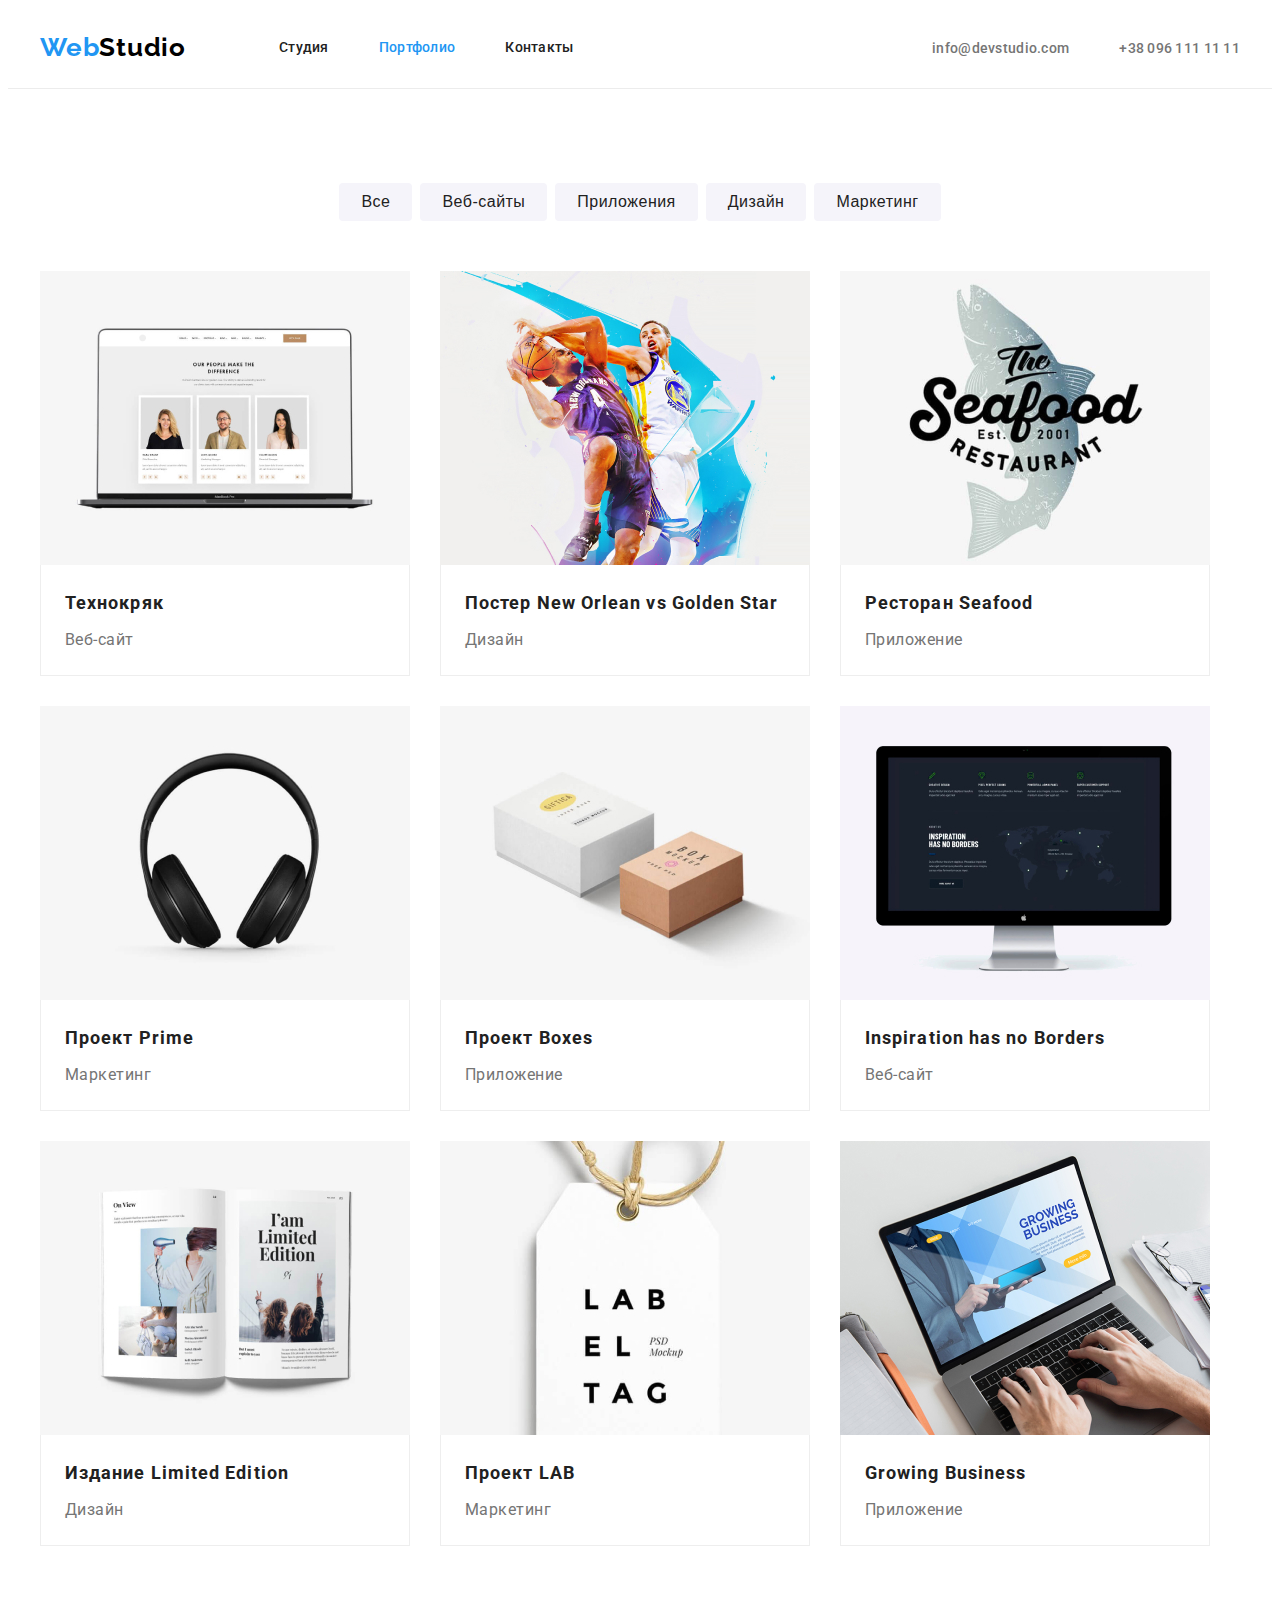
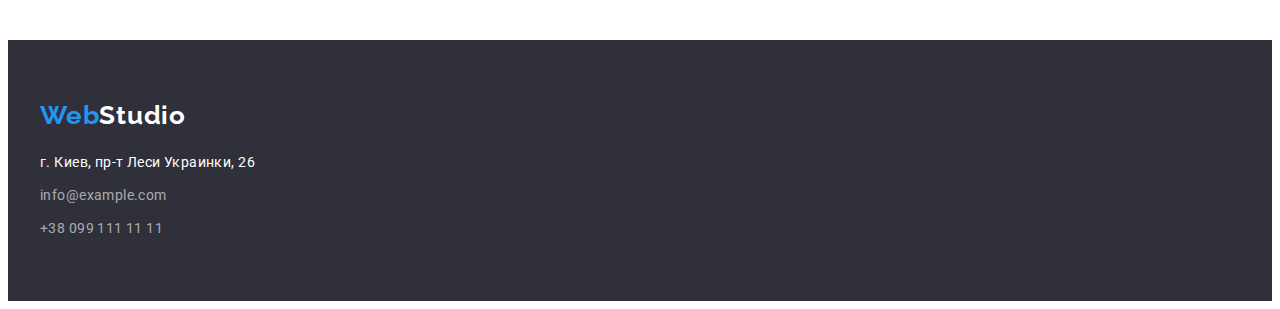
==== portfolio.html @ f35f435f "1" ====
<!DOCTYPE html>
<html lang="ru">
  <head>
    <meta charset="UTF-8" />
    <meta name="viewport" content="width=device-width, initial-scale=1.0"/>
    <title>Портфолио</title>
    <link rel="preconnect" href="https://fonts.gstatic.com"/>
    <link
      href="https://fonts.googleapis.com/css2?family=Raleway:wght@700&family=Roboto:wght@400;500;700;900&display=swap"
      rel="stylesheet"/>
    <link
      rel="stylesheet"
      href="https://cdnjs.cloudflare.com/ajax/libs/modern-normalize/1.0.0/modern-normalize.min.css"
      integrity="sha512-ISS7cAi1PEhQ8jnbJpJZMd29NlhNj4AWYyLOSp2CE/CsHxTCu+r+t0D2yoJudVrd0/8fTVPUVDzY5Tvli75u/g=="
      crossorigin="anonymous"/>
    <link rel="stylesheet" href="./css/styles.css"/>
  </head>
  <body>
   <header class="header">
      <div class="container">
        <nav class="nav-wrapper">
          <a href="./" class="logo"><span class="accent">Web</span>Studio</a>

          <ul class="site-nav list">
            <li class="list-item">
              <a href="./index.html" class="link">Студия</a>
            </li>
            <li class="list-item">
              <a href="./portfolio.html" class="link current">Портфолио</a>
            </li>
            <li class="list-item"><a href="" class="link">Контакты</a></li>
          </ul>
        </nav>
        <ul class="contacts list">
          <li class="list-item">
            <a href="mailto:info@devstudio.com" class="link"
              >info@devstudio.com</a>
          </li>
          <li class="list-item">
            <a href="tel:+380961111111" class="link">+38 096 111 11 11</a>
          </li>
        </ul>
      </div>
    </header>
    <main>
      <section class="portfolio">
        <div class="container">
          <h2 hidden>Фильтр работ</h2>
          <ul class="filter list">
            <li class="filter-button">
              <button type="button" class="select-btn">Все</button>
            </li>
            <li class="filter-button">
              <button type="button" class="select-btn">Веб-сайты</button>
            </li>
            <li class="filter-button">
              <button type="button" class="select-btn">Приложения</button>
            </li>
            <li class="filter-button">
              <button type="button" class="select-btn">Дизайн</button>
            </li>
            <li class="filter-button">
              <button type="button" class="select-btn">Маркетинг</button>
            </li>
          </ul>
          <h1 hidden>Наши проекты</h1>
          <ul class="projects list">
            <li class="project-item">
              <a href="" class="link">
                <img
                  src="./images/portfolio-images/img-1.jpg"
                  alt="Веб-сайт на мониторе ноутбука"
                  width="370"
                  height="294"/>
                <div class="project-content">
                  <h3 class="project-title">Технокряк</h3>
                  <p class="project-type">Веб-сайт</p>
                </div>
              </a>
            </li>
            <li class="project-item">
              <a href="" class="link">
                <img
                  src="./images/portfolio-images/img-2.jpg"
                  alt="Баскетболисты на плакате"
                  width="370"
                  height="294"/>
                <div class="project-content">
                  <h3 class="project-title">
                    Постер New Orlean vs Golden Star
                  </h3>
                  <p class="project-type">Дизайн</p>
                </div>
              </a>
            </li>
            <li class="project-item">
              <a href="" class="link">
                <img
                  src="./images/portfolio-images/img-3.jpg"
                  alt="Логотип ресторана Seafood"
                  width="370"
                  height="294"/>
                <div class="project-content">
                  <h3 class="project-title">Ресторан Seafood</h3>
                  <p class="project-type">Приложение</p>
                </div>
              </a>
            </li>
            <li class="project-item">
              <a href="" class="link">
                <img
                  src="./images/portfolio-images/img-4.jpg"
                  alt="Наушники"
                  width="370"
                  height="294"/>
                <div class="project-content">
                  <h3 class="project-title">Проект Prime</h3>
                  <p class="project-type">Маркетинг</p>
                </div>
              </a>
            </li>
            <li class="project-item">
              <a href="" class="link">
                <img
                  src="./images/portfolio-images/img-5.jpg"
                  alt="Коробки"
                  width="370"
                  height="294"/>
                <div class="project-content">
                  <h3 class="project-title">Проект Boxes</h3>
                  <p class="project-type">Приложение</p>
                </div>
              </a>
            </li>
            <li class="project-item">
              <a href="" class="link">
                <img
                  src="./images/portfolio-images/img-6.jpg"
                  alt="Веб-сайт на мониторе компьютера"
                  width="370"
                  height="294"/>
                <div class="project-content">
                  <h3 class="project-title">Inspiration has no Borders</h3>
                  <p class="project-type">Веб-сайт</p>
                </div>
              </a>
            </li>
            <li class="project-item">
              <a href="" class="link">
                <img
                  src="./images/portfolio-images/img-7.jpg"
                  alt="Открытый журнал"
                  width="370"
                  height="294"/>
                <div class="project-content">
                  <h3 class="project-title">Издание Limited Edition</h3>
                  <p class="project-type">Дизайн</p>
                </div>
              </a>
            </li>
            <li class="project-item">
              <a href="" class="link">
                <img
                  src="./images/portfolio-images/img-8.jpg"
                  alt="Лейбл"
                  width="370"
                  height="294"/>
                <div class="project-content">
                  <h3 class="project-title">Проект LAB</h3>
                  <p class="project-type">Маркетинг</p>
                </div>
              </a>
            </li>
            <li class="project-item">
              <a href="" class="link">
                <img
                  src="./images/portfolio-images/img-9.jpg"
                  alt="Приложение на мониторе ноутбука"
                  width="370"
                  height="294"/>
                <div class="project-content">
                  <h3 class="project-title">Growing Business</h3>
                  <p class="project-type">Приложение</p>
                </div>
              </a>
            </li>
          </ul>
        </div>
      </section>
    </main>
    <footer class="footer">
      <div class="container">
        <a href="#" class="logo"><span class="accent">Web</span>Studio</a>
        <address class="footer-contacts">
          <p class="address">г. Киев, пр-т Леси Украинки, 26</p>
          <ul class="contacts-wrapper list">
            <li class="footer-contact-item"><a href="mailto:info@example.com" class="contacts email">info@example.com</a>
            </li>
            <li class="footer-contact-item">
              <a href="tel:+380991111111" class="contacts">+38 099 111 11 11</a>
            </li>
      </div>
      </address>
      </div>
    </footer>
  </body>
</html>
---- css/styles.css ----
:root {
  --primary-logo-color: #000000;
  --primary-txt-color: #212121;
  --secondary-txt-color: #757575;
  --additional-txt-color: #ffffff;
  --primary-bg-color: #ffffff;
  --secondary-bg-color: #f5f4fa;
  --additional-bg-color: #2f303a;
  --accent-color: #2196f3;
  --footer-contacts-color: rgba(255, 255, 255, 0.6);
  --header-line-color: #ececec;
  --border-line-color: #eeeeee;
}

/* ширина контейнера 1170px */
/* паддинги контейнера слева и справа равны половине ширины gutter на макете (по 15px) */

body {
  font-family: 'Roboto', sans-serif;
  background-color: var(--primary-bg-color);
}

/* COMMON */

h1,
h2,
h3,
h4,
h5,
h6 {
  margin: 0;
}

ul,
ol {
  margin: 0;
  padding: 0;
}

img {
  display: block;
}

.list {
  padding: 0;
  margin: 0;
  list-style: none;
}

.link {
  cursor: pointer;
}

.current {
  color: var(--accent-color);
}

.logo {
  font-family: 'Raleway', sans-serif;
  font-weight: 700;
  font-size: 26px;
  line-height: 1.192;
  letter-spacing: 0.03em;
  color: var(--primary-logo-color);
  text-decoration: none;
  margin-right: 93px;
  padding-top: 24px;
  padding-bottom: 25px;
}

.accent {
  color: var(--accent-color);
}

.container {
  width: 1200px;
  margin: 0 auto;
  padding-left: 15px;
  padding-right: 15px;
}

.description {
  margin: 0;
}

.section-title {
  font-weight: 700;
  font-size: 36px;
  line-height: 1.17;
  letter-spacing: 0.03em;
  color: var(--primary-txt-color);
  text-align: center;
  margin-bottom: 50px;
}

/* HEADER */

.header {
  border-bottom: 1px solid var(--header-line-color);
}

.header .container {
  display: flex;
  align-items: center;
}

.nav-wrapper {
  display: flex;
  align-items: center;
}

.site-nav {
  display: flex;
}

.site-nav .list-item:not(:last-child) {
  margin-right: 50px;
}

.site-nav .link {
  display: block;
  padding-top: 32px;
  padding-bottom: 32px;
  font-weight: 500;
  font-size: 14px;
  line-height: 1.14;
  letter-spacing: 0.02em;
  color: var(--primary-txt-color);
  text-decoration: none;
}

.site-nav .link:hover,
.site-nav .link:focus,
.site-nav .link:active {
  color: var(--accent-color);
}

.site-nav .link.current {
  color: var(--accent-color);
}

.header .contacts {
  margin-bottom: 0;
  display: flex;
}

.contacts.list {
  margin-left: auto;
}

.contacts .list-item + .list-item {
  margin-left: 50px;
}
.contacts .link {
  font-weight: 500;
  font-size: 14px;
  line-height: 1.14;
  letter-spacing: 0.02em;
  color: var(--secondary-txt-color);
  text-decoration: none;
  padding-top: 32px;
  padding-bottom: 32px;
}

.contacts .link:hover,
.contacts .link:focus {
  color: var(--accent-color);
}

/* HERO */

.hero {
  background-color: #2f303a;
  width: auto;
  text-align: center;
  padding-top: 200px;
  padding-bottom: 200px;
}

.hero-title {
  margin-top: 0;
  margin-bottom: 30px;
  font-weight: 900;
  font-size: 44px;
  line-height: 1.363;
  letter-spacing: 0.06em;
  text-transform: uppercase;
  color: #ffffff;
}

.modal-btn {
  border-radius: 4px;
  font-weight: 700;
  font-size: 16px;
  line-height: 1.88;
  letter-spacing: 0.06em;
  color: var(--additional-txt-color);
  background-color: var(--accent-color);
  padding: 10px 32px;
  border: none;
}

/* FEATURES */
.features-section {
  padding: 94px 0;
}

.features-section .title {
  font-weight: 700;
  font-size: 14px;
  line-height: 1.14;
  letter-spacing: 0.03em;
  text-transform: uppercase;
  color: var(--primary-txt-color);
  margin-bottom: 10px;
}

.features-section .description {
  font-weight: 400;
  font-size: 14px;
  line-height: 1.71;
  letter-spacing: 0.03em;
  color: var(--secondary-txt-color);
}

.features-section .list {
  display: flex;
}

.features-section .list-item {
  width: calc((100%-90px) / 4);
}

.features-section .list-item:not(:last-child) {
  margin-right: 30px;
}

/* WHAT WE DO */

.products-section {
  padding-bottom: 94px;
}
.products {
  display: flex;
}

.products.list {
  margin: -15px;
}

.products-item {
  margin: 15px;
}

/* TEAM */

.team-section {
  background-color: var(--secondary-bg-color);
  padding: 94px 0;
}

.team.list {
  display: flex;
  margin: -15px;
}

.team-item {
  margin: 15px;
}

.team-section .title {
  margin-bottom: 10px;
}

.team-item-content {
  padding: 30px;
  background-color: var(--primary-bg-color);
  border-radius: 0px 0px 4px 4px;
}

.team .title {
  font-weight: 500;
  font-size: 16px;
  line-height: 1.19;
  letter-spacing: 0.03em;
  color: var(--primary-txt-color);
  text-align: center;
}

.team .description {
  font-weight: 400;
  font-size: 16px;
  line-height: 1.19;
  letter-spacing: 0.03em;
  color: var(--secondary-txt-color);
  text-align: center;
}

/* FOOTER */
.footer {
  background-color: var(--additional-bg-color);
  padding-top: 60px;
  padding-bottom: 60px;
}

.footer .logo {
  display: inline-block;
  color: var(--additional-txt-color);
  margin-bottom: 20px;
  margin-right: 0;
  padding: 0;
}

.footer-contacts {
  font-style: normal;
}

.footer-contacts .address {
  font-weight: 400;
  font-size: 14px;
  line-height: 1.71;
  letter-spacing: 0.03em;
  color: var(--additional-txt-color);
  margin-top: 0;
  margin-bottom: 9px;
}

.footer .contacts {
  display: inline-block;
  font-weight: 400;
  font-size: 14px;
  line-height: 1.71;
  letter-spacing: 0.03em;
  color: var(--footer-contacts-color);
  text-decoration: none;
}

.footer-contact-item > .email {
  margin-bottom: 9px;
}

.contacts-wrapper {
  display: flex;
  flex-direction: column;
}

/* PORTFOLIO */

.portfolio {
  padding: 94px 0 94px 0;
}

.select-btn {
  font-weight: 500;
  font-size: 16px;
  line-height: 1.63;
  letter-spacing: 0.03em;
  color: var(--primary-txt-color);
  background-color: var(--secondary-bg-color);
  border: none;
  text-align: center;
  color: var(--primary-txt-color);
  padding: 6px 22px;
  border-radius: 4px;
  outline: none;
}

.select-btn:hover,
.select-btn:focus,
.select-btn:active {
  color: var(--additional-txt-color);
  background-color: var(--accent-color);
  border: none;
  cursor: pointer;
}

.portfolio .filter {
  display: flex;
  justify-content: center;
}

.filter-button + .filter-button {
  margin-left: 8px;
}

.filter {
  margin-bottom: 50px;
}

.projects {
  display: flex;
  flex-wrap: wrap;
  margin: -15px;
}

.project-content {
  padding: 20px 24px;
  border-style: none solid solid;
  border-width: 1px;
  border-color: var(--border-line-color);
}

.project-item {
  margin: 15px;
}

.project-title {
  font-weight: 700;
  font-size: 18px;
  line-height: 2;
  letter-spacing: 0.06em;
  color: var(--primary-txt-color);
  margin-bottom: 4px;
}

.project-type {
  font-weight: 400;
  font-size: 16px;
  line-height: 1.88;
  letter-spacing: 0.03em;
  color: var(--secondary-txt-color);
  margin: 0;
}

.projects .link {
  text-decoration: none;
}
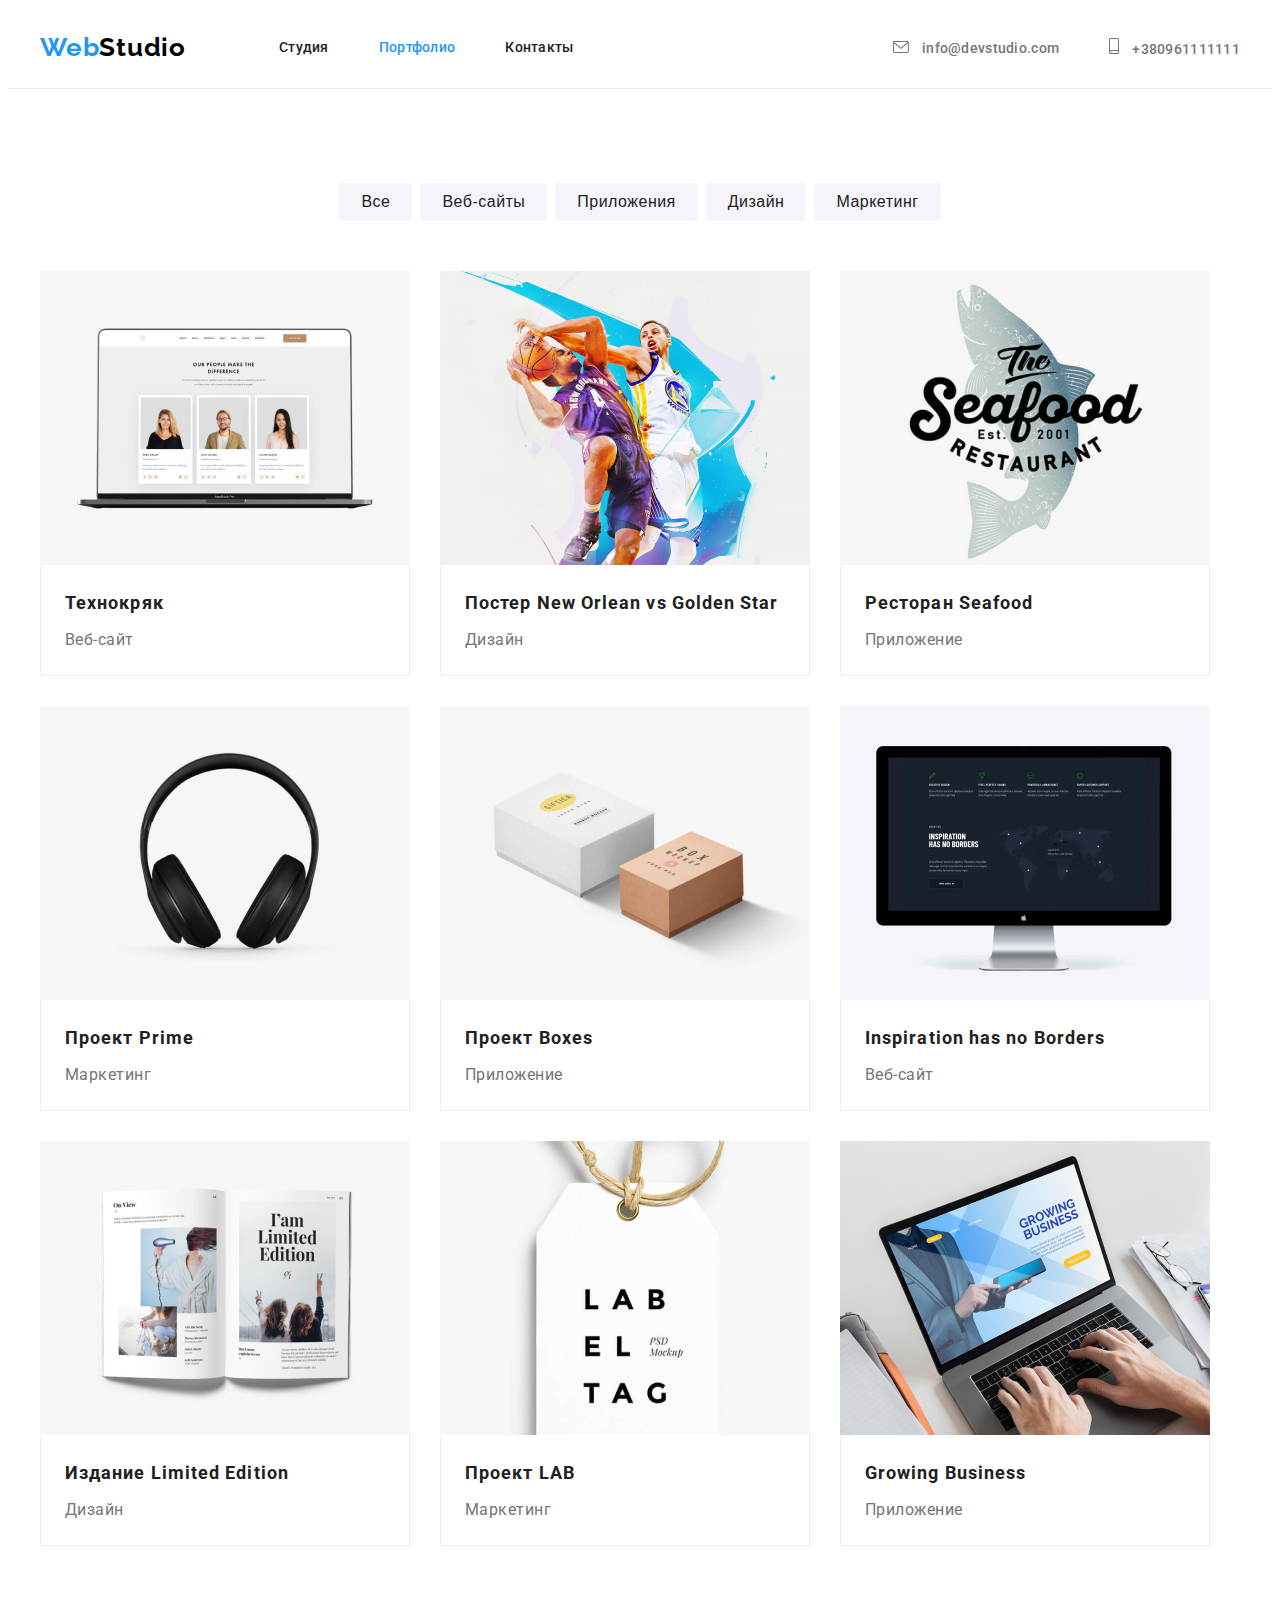
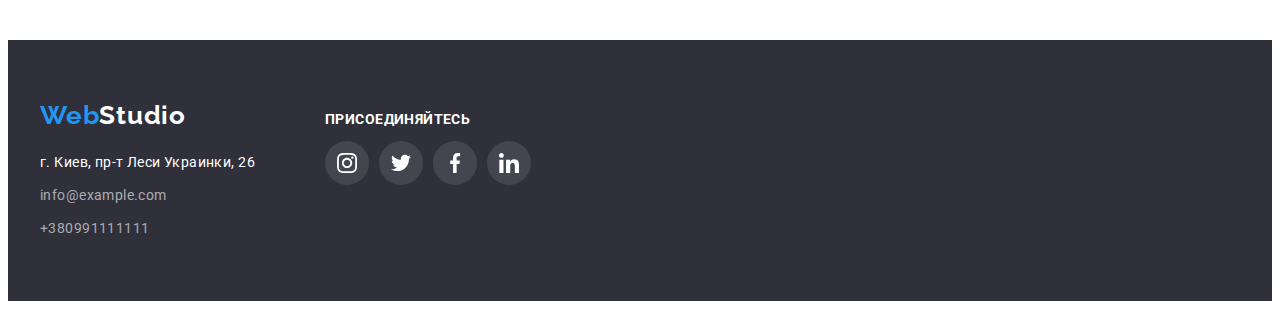
==== commit e5ebce00: "1" ====
--- a/portfolio.html
+++ b/portfolio.html
@@ -13,35 +13,41 @@
       href="https://cdnjs.cloudflare.com/ajax/libs/modern-normalize/1.0.0/modern-normalize.min.css"
       integrity="sha512-ISS7cAi1PEhQ8jnbJpJZMd29NlhNj4AWYyLOSp2CE/CsHxTCu+r+t0D2yoJudVrd0/8fTVPUVDzY5Tvli75u/g=="
       crossorigin="anonymous"/>
-    <link rel="stylesheet" href="./css/styles.css"/>
+    <link rel="stylesheet" href="./css/style.css"/>
   </head>
   <body>
-   <header class="header">
-      <div class="container">
-        <nav class="nav-wrapper">
-          <a href="./" class="logo"><span class="accent">Web</span>Studio</a>
-
-          <ul class="site-nav list">
-            <li class="list-item">
-              <a href="./index.html" class="link">Студия</a>
-            </li>
-            <li class="list-item">
-              <a href="./portfolio.html" class="link current">Портфолио</a>
-            </li>
-            <li class="list-item"><a href="" class="link">Контакты</a></li>
-          </ul>
-        </nav>
-        <ul class="contacts list">
+  <header class="header">
+    <div class="container">
+      <nav class="nav">
+        <a href="./" class="logo"><span class="accent">Web</span>Studio</a>
+        <ul class="site-nav list">
           <li class="list-item">
-            <a href="mailto:info@devstudio.com" class="link"
-              >info@devstudio.com</a>
+            <a href="./index.html" class="link">Студия</a>
           </li>
           <li class="list-item">
-            <a href="tel:+380961111111" class="link">+38 096 111 11 11</a>
+            <a href="./portfolio.html" class="link current">Портфолио</a>
           </li>
+          <li class="list-item"><a href="" class="link">Контакты</a></li>
         </ul>
-      </div>
-    </header>
+      </nav>
+      <ul class="contacts list">
+        <li class="list-item">
+          <a href="mailto:info@devstudio.com" class="link">
+            <svg class="contacts-icon" width="16" height="12">
+              <use href="./images/sprite.svg#icon-envelope"></use>
+            </svg>
+            info@devstudio.com</a>
+        </li>
+        <li class="list-item">
+          <a href="tel:+380961111111" class="link">
+            <svg class="contacts-icon" width="10" height="16">
+              <use href="./images/sprite.svg#icon-smartphone"></use>
+            </svg>
+            +380961111111</a>
+        </li>
+      </ul>
+    </div>
+  </header>
     <main>
       <section class="portfolio">
         <div class="container">
@@ -190,17 +196,47 @@
     </main>
     <footer class="footer">
       <div class="container">
-        <a href="#" class="logo"><span class="accent">Web</span>Studio</a>
-        <address class="footer-contacts">
-          <p class="address">г. Киев, пр-т Леси Украинки, 26</p>
-          <ul class="contacts-wrapper list">
-            <li class="footer-contact-item"><a href="mailto:info@example.com" class="contacts email">info@example.com</a>
-            </li>
-            <li class="footer-contact-item">
-              <a href="tel:+380991111111" class="contacts">+38 099 111 11 11</a>
-            </li>
-      </div>
-      </address>
+        <div class="footer-wrapper">
+          <a href="#" class="logo"><span class="accent">Web</span>Studio</a>
+          <address class="footer-contacts">
+            <p class="address">г. Киев, пр-т Леси Украинки, 26</p>
+            <ul class="contacts-wrapper list">
+              <li class="footer-contact-item"><a href="mailto:info@example.com" class="contacts email">info@example.com</a>
+              </li>
+              <li class="footer-contact-item">
+                <a href="tel:+380991111111" class="contacts">+380991111111</a>
+              </li>
+          </address>
+        </div>
+        <div class="join-wrapper">
+          <p class="join">присоединяйтесь</p>
+          <ul class="social-links list">
+            <li class="social-list-item">
+              <a href="#" class="social-link"><svg class="social-icon" width="20" height="20">
+                  <use href="./images/sprite.svg#icon-instagram"></use>
+                </svg>
+              </a>
+            </li>
+            <li class="social-list-item">
+              <a href="#" class="social-link"><svg class="social-icon" width="20" height="20">
+                  <use href="./images/sprite.svg#icon-twitter"></use>
+                </svg>
+              </a>
+            </li>
+            <li class="social-list-item">
+              <a href="#" class="social-link"><svg class="social-icon" width="20" height="20">
+                  <use href="./images/sprite.svg#icon-facebook"></use>
+                </svg>
+              </a>
+            </li>
+            <li class="social-list-item">
+              <a href="#" class="social-link"><svg class="social-icon" width="20" height="20">
+                  <use href="./images/sprite.svg#icon-linkedin"></use>
+                </svg>
+              </a>
+            </li>
+          </ul>
+        </div>
       </div>
     </footer>
   </body>
--- a/css/style.css
+++ b/css/style.css
@@ -0,0 +1,528 @@
+:root {
+  --primary-logo-color: #000000;
+  --primary-txt-color: #212121;
+  --secondary-txt-color: #757575;
+  --additional-txt-color: #ffffff;
+  --primary-bg-color: #ffffff;
+  --secondary-bg-color: #f5f4fa;
+  --additional-bg-color: #2f303a;
+  --accent-color: #2196f3;
+  --footer-contacts-color: rgba(255, 255, 255, 0.6);
+  --header-line-color: #ececec;
+  --border-line-color: #eeeeee;
+}
+
+body {
+  font-family: 'Roboto', sans-serif;
+  background-color: var(--primary-bg-color);
+}
+
+h1,
+h2,
+h3,
+h4,
+h5,
+h6 {
+  margin: 0;
+}
+
+ul,
+ol {
+  margin: 0;
+  padding: 0;
+}
+
+img {
+  display: block;
+}
+
+.list {
+  padding: 0;
+  margin: 0;
+  list-style: none;
+}
+
+.link {
+  cursor: pointer;
+}
+
+.current {
+  color: var(--accent-color);
+}
+
+.logo {
+  font-family: 'Raleway', sans-serif;
+  font-weight: 700;
+  font-size: 26px;
+  line-height: 1.192;
+  letter-spacing: 0.03em;
+  color: var(--primary-logo-color);
+  text-decoration: none;
+  margin-right: 93px;
+  padding-top: 24px;
+  padding-bottom: 25px;
+}
+
+.accent {
+  color: var(--accent-color);
+}
+
+.container {
+  width: 1200px;
+  margin: 0 auto;
+  padding-left: 15px;
+  padding-right: 15px;
+}
+
+.description {
+  margin: 0;
+}
+
+.section-title {
+  font-weight: 700;
+  font-size: 36px;
+  line-height: 1.17;
+  letter-spacing: 0.03em;
+  color: var(--primary-txt-color);
+  text-align: center;
+  margin-bottom: 50px;
+}
+
+.header {
+  border-bottom: 1px solid var(--header-line-color);
+}
+
+.header .container {
+  display: flex;
+  align-items: center;
+}
+
+.nav {
+  display: flex;
+  align-items: center;
+}
+
+.site-nav {
+  display: flex;
+}
+
+.site-nav .list-item:not(:last-child) {
+  margin-right: 50px;
+}
+
+.site-nav .link {
+  display: block;
+  padding-top: 32px;
+  padding-bottom: 32px;
+  font-weight: 500;
+  font-size: 14px;
+  line-height: 1.14;
+  letter-spacing: 0.02em;
+  color: var(--primary-txt-color);
+  text-decoration: none;
+}
+
+.site-nav .link:hover,
+.site-nav .link:focus,
+.site-nav .link:active {
+  color: var(--accent-color);
+}
+
+.site-nav .link.current {
+  color: var(--accent-color);
+}
+
+.header .contacts {
+  margin-bottom: 0;
+  display: flex;
+}
+
+.contacts.list {
+  margin-left: auto;
+}
+
+.contacts .list-item + .list-item {
+  margin-left: 50px;
+}
+.contacts .link {
+  font-weight: 500;
+  font-size: 14px;
+  line-height: 1.14;
+  letter-spacing: 0.02em;
+  color: var(--secondary-txt-color);
+  text-decoration: none;
+  padding-top: 32px;
+  padding-bottom: 32px;
+}
+
+.contacts .link:hover,
+.contacts .link:focus {
+  color: var(--accent-color);
+}
+.contacts-icon {
+  margin-right: 10px;
+  fill: #757575;
+}
+.contacts-icon:hover {
+  fill: #2196f3;
+}
+
+.hero {
+  background-color: #2f303a;
+  width: auto;
+  text-align: center;
+  padding-top: 200px;
+  padding-bottom: 200px;
+  background-image: url('../images/index-images/hero.jpg');
+  background-size: cover;
+}
+
+.hero-title {
+  margin-top: 0;
+  margin-bottom: 30px;
+  font-weight: 900;
+  font-size: 44px;
+  line-height: 1.363;
+  letter-spacing: 0.06em;
+  text-transform: uppercase;
+  color: #ffffff;
+}
+
+.modal-btn {
+  border-radius: 4px;
+  font-weight: 700;
+  font-size: 16px;
+  line-height: 1.88;
+  letter-spacing: 0.06em;
+  color: var(--additional-txt-color);
+  background-color: var(--accent-color);
+  padding: 10px 32px;
+  border: none;
+}
+
+.features-section {
+  padding: 94px 0;
+}
+
+.features-section .title {
+  font-weight: 700;
+  font-size: 14px;
+  line-height: 1.14;
+  letter-spacing: 0.03em;
+  text-transform: uppercase;
+  color: var(--primary-txt-color);
+  margin-bottom: 10px;
+}
+
+.features-section .description {
+  font-weight: 400;
+  font-size: 14px;
+  line-height: 1.71;
+  letter-spacing: 0.03em;
+  color: var(--secondary-txt-color);
+}
+
+.features-section .list {
+  display: flex;
+}
+
+.features-section .list-item:not(:last-child) {
+  margin-right: 30px;
+}
+.icon-antenna::before {
+  background-image: url(../images/antenna.svg);
+}
+
+.icon-clock::before {
+  background-image: url(../images/clock.svg);
+}
+
+.icon-diagram::before {
+  background-image: url(../images/diagram.svg);
+}
+
+.icon-astronaut::before {
+  background-image: url(../images/astronaut.svg);
+}
+.features-section .list-item::before {
+  content: '';
+  display: block;
+  height: 120px;
+  background-repeat: no-repeat;
+  background-position: center;
+  background-color: var(--secondary-bg-color);
+  border-radius: 4px;
+  margin-bottom: 30px;
+}
+
+.products-section {
+  padding-bottom: 94px;
+}
+.products {
+  display: flex;
+}
+
+.products.list {
+  margin: -15px;
+}
+
+.products-item {
+  margin: 15px;
+}
+
+.team-section {
+  background-color: var(--secondary-bg-color);
+  padding: 94px 0;
+}
+
+.team.list {
+  display: flex;
+  margin: -15px;
+}
+
+.team-item {
+  margin: 15px;
+}
+
+.team-section .title {
+  margin-bottom: 10px;
+}
+
+.team-item-content {
+  padding: 30px;
+  background-color: var(--primary-bg-color);
+  border-radius: 0px 0px 4px 4px;
+}
+
+.team .title {
+  font-weight: 500;
+  font-size: 16px;
+  line-height: 1.19;
+  letter-spacing: 0.03em;
+  color: var(--primary-txt-color);
+  text-align: center;
+}
+
+.team .description {
+  font-weight: 400;
+  font-size: 16px;
+  line-height: 1.19;
+  letter-spacing: 0.03em;
+  color: var(--secondary-txt-color);
+  text-align: center;
+}
+.team-item-content .social-list-item {
+  display: inline-block;
+  justify-content: center;
+  align-items: center;
+}
+.team-item-content .social-link {
+  display: flex;
+  justify-content: center;
+  align-items: center;
+  width: 44px;
+  height: 44px;
+  fill: #afb1b8;
+}
+.team-item-content .social-list-item:hover,
+.team-item-content .social-list-item:focus {
+  background-color: #2196f3;
+  fill: #ffffff;
+  border-radius: 50%;
+}
+.clients-section {
+  padding: 94px 0;
+}
+.clients-section .list {
+  display: flex;
+}
+.clients-section .logo-item:not(:last-child) {
+  margin-right: 30px;
+}
+.logo-item {
+  width: 170px;
+  height: 90px;
+}
+.logo-link {
+  display: flex;
+  justify-content: center;
+  align-items: center;
+  width: 100%;
+  height: 100%;
+  border-radius: 4px;
+  fill: #afb1b8;
+}
+.logo-link:hover,
+.logo-link:focus {
+  border: 1px solid #2196f3;
+  color: #2196f3;
+}
+
+.footer {
+  background-color: var(--additional-bg-color);
+  padding-top: 60px;
+  padding-bottom: 60px;
+}
+
+.footer .logo {
+  display: inline-block;
+  color: var(--additional-txt-color);
+  margin-bottom: 20px;
+  margin-right: 0;
+  padding: 0;
+}
+.footer .container {
+  display: flex;
+  align-items: baseline;
+}
+.footer-wrapper {
+  margin-right: 70px;
+}
+
+.footer-contacts {
+  font-style: normal;
+}
+
+.footer-contacts .address {
+  font-weight: 400;
+  font-size: 14px;
+  line-height: 1.71;
+  letter-spacing: 0.03em;
+  color: var(--additional-txt-color);
+  margin-top: 0;
+  margin-bottom: 9px;
+}
+
+.footer .contacts {
+  display: inline-block;
+  font-weight: 400;
+  font-size: 14px;
+  line-height: 1.71;
+  letter-spacing: 0.03em;
+  color: var(--footer-contacts-color);
+  text-decoration: none;
+}
+
+.footer-contact-item > .email {
+  margin-bottom: 9px;
+}
+
+.contacts-wrapper {
+  display: flex;
+  flex-direction: column;
+}
+.join {
+  font-weight: bold;
+  font-size: 14px;
+  line-height: 1.143;
+  letter-spacing: 0.03em;
+  text-transform: uppercase;
+  color: var(--additional-txt-color);
+  margin-top: 0;
+}
+.social-links {
+  display: flex;
+}
+.social-links .social-list-item {
+  width: 44px;
+  height: 44px;
+}
+.social-links .social-list-item:not(:last-child) {
+  margin-right: 10px;
+}
+.social-links .social-link {
+  width: 100%;
+  height: 100%;
+  display: flex;
+  justify-content: center;
+  align-items: center;
+  cursor: pointer;
+  background-color: rgba(255, 255, 255, 0.1);
+  border-radius: 50%;
+  color: var(--additional-txt-color);
+  fill: currentColor;
+}
+.social-list-item .social-link:hover,
+.social-list-item .social-link:focus {
+  background-color: var(--accent-color);
+}
+
+.portfolio {
+  padding: 94px 0 94px 0;
+}
+
+.select-btn {
+  font-weight: 500;
+  font-size: 16px;
+  line-height: 1.63;
+  letter-spacing: 0.03em;
+  color: var(--primary-txt-color);
+  background-color: var(--secondary-bg-color);
+  border: none;
+  text-align: center;
+  color: var(--primary-txt-color);
+  padding: 6px 22px;
+  border-radius: 4px;
+  outline: none;
+}
+
+.select-btn:hover,
+.select-btn:focus,
+.select-btn:active {
+  color: var(--additional-txt-color);
+  background-color: var(--accent-color);
+  border: none;
+  cursor: pointer;
+}
+
+.portfolio .filter {
+  display: flex;
+  justify-content: center;
+}
+
+.filter-button + .filter-button {
+  margin-left: 8px;
+}
+
+.filter {
+  margin-bottom: 50px;
+}
+
+.projects {
+  display: flex;
+  flex-wrap: wrap;
+  margin: -15px;
+}
+
+.project-content {
+  padding: 20px 24px;
+  border-style: none solid solid;
+  border-width: 1px;
+  border-color: var(--border-line-color);
+}
+
+.project-item {
+  margin: 15px;
+}
+
+.project-title {
+  font-weight: 700;
+  font-size: 18px;
+  line-height: 2;
+  letter-spacing: 0.06em;
+  color: var(--primary-txt-color);
+  margin-bottom: 4px;
+}
+
+.project-type {
+  font-weight: 400;
+  font-size: 16px;
+  line-height: 1.88;
+  letter-spacing: 0.03em;
+  color: var(--secondary-txt-color);
+  margin: 0;
+}
+
+.projects .link {
+  text-decoration: none;
+}
